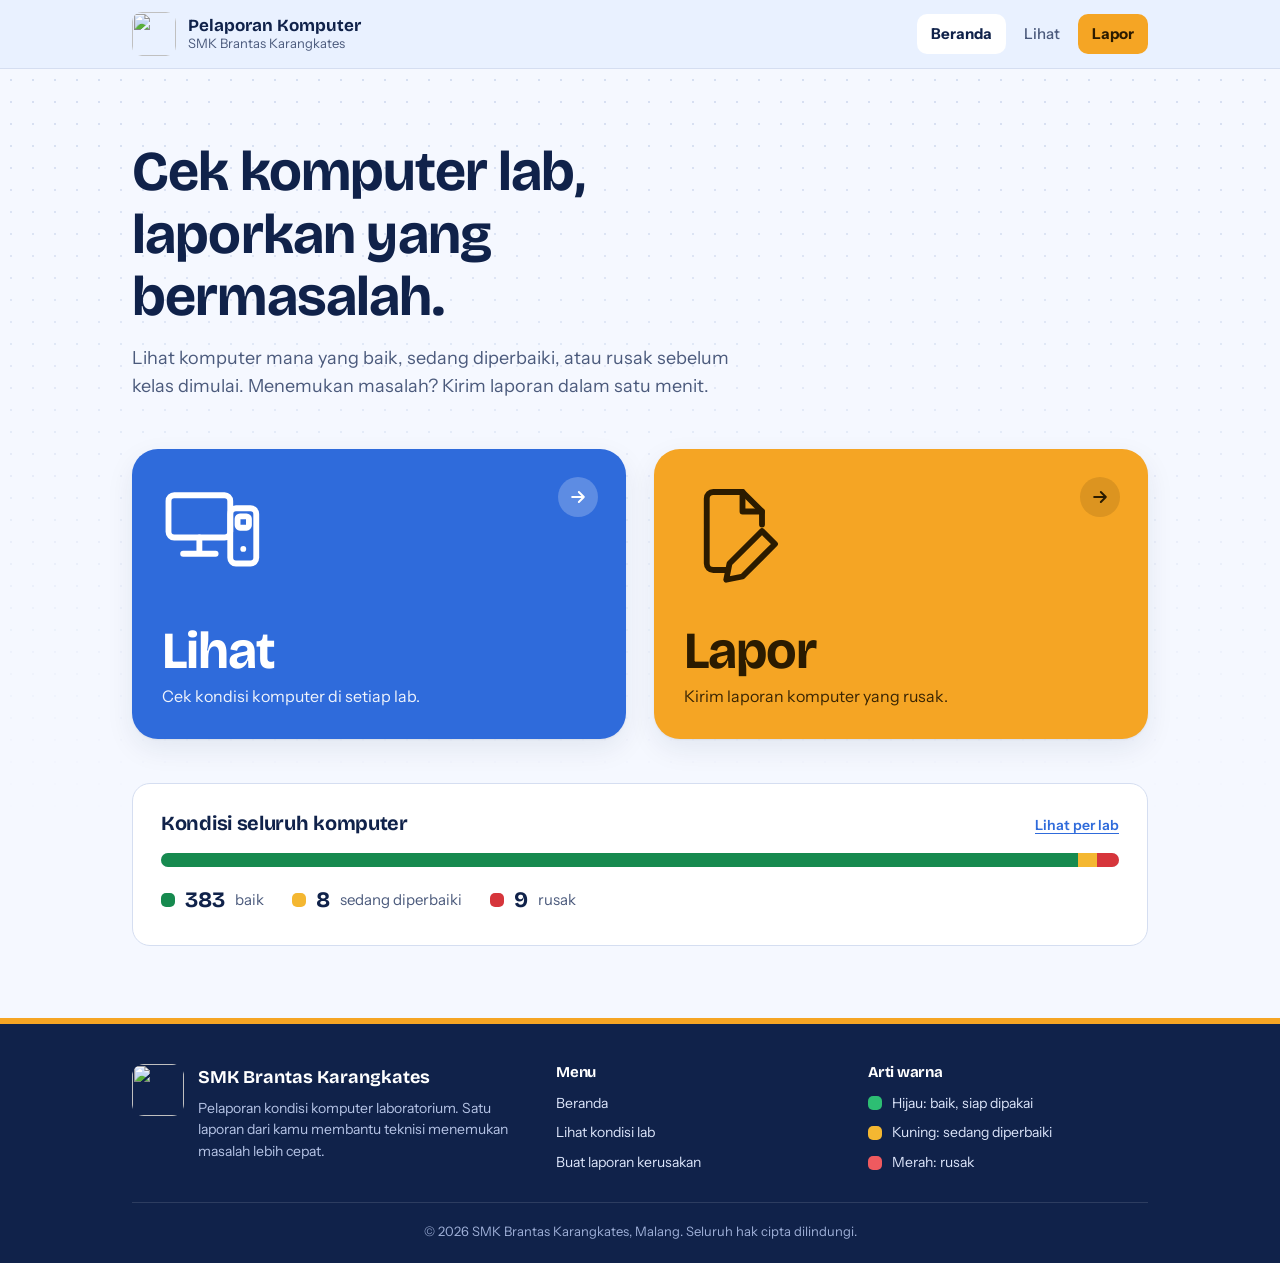
==== index.html @ ce2c28aa "Add files via upload" ====
<!DOCTYPE html>
<html lang="id">
<head>
    <meta charset="UTF-8">
    <meta name="viewport" content="width=device-width, initial-scale=1.0">
    <title>Pelaporan Komputer Lab | SMK Brantas Karangkates</title>
    <meta name="description" content="Lihat kondisi komputer di lab SMK Brantas Karangkates dan laporkan komputer yang bermasalah.">
    <link rel="icon" href="img/logo.png">
    <link rel="preconnect" href="https://fonts.googleapis.com">
    <link rel="preconnect" href="https://fonts.gstatic.com" crossorigin>
    <link href="https://fonts.googleapis.com/css2?family=Bricolage+Grotesque:opsz,wght@12..96,500..800&family=Instrument+Sans:wght@400..700&display=swap" rel="stylesheet">
    <link rel="stylesheet" href="style.css">
</head>
<body data-page="home">

    <div id="loading-screen">
        <img src="img/logo.png" alt="Logo SMK Brantas Karangkates" class="loading-logo">
        <div class="loading-spinner"></div>
        <p class="loading-text">Memuat halaman...</p>
    </div>

    <header class="site-header">
        <div class="wrap header-in">
            <a class="brand" href="index.html">
                <img src="img/logo.png" alt="" width="44" height="44">
                <span class="brand-text">
                    <strong>Pelaporan Komputer</strong>
                    <small>SMK Brantas Karangkates</small>
                </span>
            </a>
            <nav class="nav" aria-label="Menu utama">
                <a href="index.html" aria-current="page">Beranda</a>
                <a href="list.html">Lihat</a>
                <a href="form.html" class="nav-cta">Lapor</a>
            </nav>
        </div>
    </header>

    <main>
        <section class="hero">
            <div class="wrap">
                <h1>Cek komputer lab, laporkan yang bermasalah.</h1>
                <p class="hero-lead">Lihat komputer mana yang baik, sedang diperbaiki, atau rusak sebelum kelas dimulai. Menemukan masalah? Kirim laporan dalam satu menit.</p>

                <div class="menu-grid">
                    <a class="menu-card lihat" href="list.html">
                        <span class="menu-go"><svg viewBox="0 0 24 24" aria-hidden="true"><path d="M5 12h14M13 6l6 6-6 6"/></svg></span>
                        <span class="menu-icon"><svg viewBox="0 0 64 64" aria-hidden="true"><rect x="4" y="10" width="38" height="26" rx="3.5"/><path d="M23 36v9M13 46h20"/><rect x="42" y="18" width="16" height="34" rx="3.5"/><rect x="46.5" y="23" width="7" height="7" rx="1.5"/><path d="M50 43h.01"/></svg></span>
                        <div>
                            <h2>Lihat</h2>
                            <p>Cek kondisi komputer di setiap lab.</p>
                        </div>
                    </a>
                    <a class="menu-card lapor" href="form.html">
                        <span class="menu-go"><svg viewBox="0 0 24 24" aria-hidden="true"><path d="M5 12h14M13 6l6 6-6 6"/></svg></span>
                        <span class="menu-icon"><svg viewBox="0 0 64 64" aria-hidden="true"><path d="M26 56h-8a4 4 0 0 1-4-4V12a4 4 0 0 1 4-4h18l12 12v8"/><path d="M36 8v12h12"/><path d="M48 32l8 8-20 20-10 2 2-10z"/></svg></span>
                        <div>
                            <h2>Lapor</h2>
                            <p>Kirim laporan komputer yang rusak.</p>
                        </div>
                    </a>
                </div>

                <section class="summary" aria-labelledby="sumTitle">
                    <div class="summary-head">
                        <h2 id="sumTitle">Kondisi seluruh komputer</h2>
                        <a href="list.html">Lihat per lab</a>
                    </div>
                    <div id="summaryBar" class="bar" role="img" aria-label="Ringkasan kondisi komputer"></div>
                    <ul id="summaryLegend" class="summary-legend"></ul>
                </section>
            </div>
        </section>
    </main>

    <footer class="site-footer">
        <div class="wrap">
            <div class="footer-grid">
                <div class="f-brand">
                    <img src="img/logo.png" alt="" width="52" height="52">
                    <div>
                        <strong>SMK Brantas Karangkates</strong>
                        <p>Pelaporan kondisi komputer laboratorium. Satu laporan dari kamu membantu teknisi menemukan masalah lebih cepat.</p>
                    </div>
                </div>
                <div>
                    <h2>Menu</h2>
                    <ul>
                        <li><a href="index.html">Beranda</a></li>
                        <li><a href="list.html">Lihat kondisi lab</a></li>
                        <li><a href="form.html">Buat laporan kerusakan</a></li>
                    </ul>
                </div>
                <div>
                    <h2>Arti warna</h2>
                    <ul class="f-legend">
                        <li><span class="swatch baik"></span>Hijau: baik, siap dipakai</li>
                        <li><span class="swatch diperbaiki"></span>Kuning: sedang diperbaiki</li>
                        <li><span class="swatch rusak"></span>Merah: rusak</li>
                    </ul>
                </div>
            </div>
            <div class="f-bottom">&copy; <span id="year">2026</span> SMK Brantas Karangkates, Malang. Seluruh hak cipta dilindungi.</div>
        </div>
    </footer>
    <script src="data.js"></script>
    <script src="script.js" defer></script>
</body>
</html>
---- style.css ----
/* =====================================================================
   Pelaporan Komputer Lab — SMK Brantas Karangkates
   Tema: biru & oranye dari logo sekolah. Mengikuti mode terang/gelap perangkat.
   ===================================================================== */

:root {
    --bg: #F5F8FF;
    --surface: #FFFFFF;
    --tint: #E8F0FF;
    --ink: #10224A;
    --ink-2: #4B5A7C;
    --line: #D5DEF1;

    --brand: #2F6BDB;
    --brand-hover: #2459BD;
    --on-brand: #FFFFFF;
    --amber: #F5A524;
    --on-amber: #2B1B00;

    /* status komputer */
    --ok: #168A4F;        --on-ok: #FFFFFF;   --ok-soft: #E1F5E9;
    --warn: #F4B731;      --on-warn: #3A2900; --warn-soft: #FFF1CC;
    --bad: #D6353B;       --on-bad: #FFFFFF;  --bad-soft: #FDE6E7;

    --shadow: 0 1px 2px rgba(16, 34, 74, .06), 0 10px 28px rgba(16, 34, 74, .08);
    --radius: 18px;

    --font-head: 'Bricolage Grotesque', 'Segoe UI', system-ui, sans-serif;
    --font-body: 'Instrument Sans', 'Segoe UI', system-ui, -apple-system, Roboto, sans-serif;

    color-scheme: light dark;
}

@media (prefers-color-scheme: dark) {
    :root {
        --bg: #0B1226;
        --surface: #121B36;
        --tint: #1A2750;
        --ink: #EEF2FF;
        --ink-2: #A3B0D0;
        --line: #26345E;

        --brand: #6C98F5;
        --brand-hover: #8DB0FA;
        --on-brand: #0B1226;

        --ok: #2DBE73;   --on-ok: #04210F;   --ok-soft: #12301F;
        --warn: #F4B731; --on-warn: #3A2900; --warn-soft: #3A2E10;
        --bad: #EF5A5F;  --on-bad: #2B0507;  --bad-soft: #3D1619;

        --shadow: 0 1px 2px rgba(0, 0, 0, .3), 0 10px 28px rgba(0, 0, 0, .35);
    }
}

*, *::before, *::after { box-sizing: border-box; }
* { margin: 0; }

html { -webkit-text-size-adjust: 100%; }

body {
    min-height: 100vh;
    min-height: 100dvh;
    display: flex;
    flex-direction: column;
    background: var(--bg);
    color: var(--ink);
    font-family: var(--font-body);
    font-size: 16px;
    line-height: 1.55;
    -webkit-font-smoothing: antialiased;
}

main { flex: 1; }

img, svg { display: block; max-width: 100%; }
a { color: inherit; }
button { font: inherit; color: inherit; }

h1, h2, h3 {
    font-family: var(--font-head);
    line-height: 1.12;
    letter-spacing: -0.015em;
    font-weight: 700;
}

:focus-visible {
    outline: 3px solid var(--brand);
    outline-offset: 3px;
    border-radius: 8px;
}

.wrap {
    width: 100%;
    max-width: 1080px;
    margin-inline: auto;
    padding-inline: clamp(16px, 4vw, 32px);
}

.sr-only {
    position: absolute; width: 1px; height: 1px; overflow: hidden;
    clip: rect(0 0 0 0); white-space: nowrap;
}

/* ===== TOMBOL ===== */
.btn {
    display: inline-flex; align-items: center; justify-content: center; gap: 8px;
    padding: 12px 20px;
    border: 1.5px solid transparent;
    border-radius: 12px;
    background: var(--brand);
    color: var(--on-brand);
    font-weight: 600;
    font-size: 15px;
    text-decoration: none;
    cursor: pointer;
    transition: background-color .18s ease, transform .1s ease, border-color .18s ease;
}
.btn:hover { background: var(--brand-hover); }
.btn:active { transform: scale(.98); }
.btn svg { width: 18px; height: 18px; }

.btn-ghost {
    background: var(--surface);
    color: var(--ink);
    border-color: var(--line);
}
.btn-ghost:hover { background: var(--tint); }

.btn[disabled] { opacity: .6; cursor: wait; }

/* ===== HEADER ===== */
.site-header {
    position: sticky; top: 0; z-index: 50;
    background: color-mix(in srgb, var(--tint) 92%, transparent);
    -webkit-backdrop-filter: blur(10px);
    backdrop-filter: blur(10px);
    border-bottom: 1px solid var(--line);
}
.header-in {
    display: flex; align-items: center; justify-content: space-between;
    gap: 16px; min-height: 68px;
}
.brand { display: flex; align-items: center; gap: 12px; text-decoration: none; min-width: 0; }
.brand img { width: 44px; height: 44px; object-fit: contain; flex: none; border-radius: 10px; }
.brand-text { display: flex; flex-direction: column; line-height: 1.2; min-width: 0; }
.brand-text strong { font-family: var(--font-head); font-size: 17px; font-weight: 700; }
.brand-text small { font-size: 13px; color: var(--ink-2); }

.nav { display: flex; align-items: center; gap: 4px; }
.nav a {
    padding: 8px 14px;
    border-radius: 10px;
    text-decoration: none;
    font-size: 15px;
    font-weight: 500;
    color: var(--ink-2);
    transition: background-color .15s ease, color .15s ease;
}
.nav a:hover { background: var(--surface); color: var(--ink); }
.nav a[aria-current="page"] { color: var(--ink); font-weight: 700; background: var(--surface); }
.nav a.nav-cta { background: var(--amber); color: var(--on-amber); font-weight: 700; }
.nav a.nav-cta:hover { filter: brightness(1.05); }

@media (max-width: 560px) {
    .brand-text small { display: none; }
    .nav a { padding: 8px 10px; font-size: 14px; }
}
@media (max-width: 400px) {
    .nav a:first-child { display: none; }
}

/* ===== FOOTER ===== */
.site-footer {
    margin-top: 64px;
    background: var(--ink);
    color: #DCE5FA;
    border-top: 6px solid var(--amber);
}
@media (prefers-color-scheme: dark) {
    .site-footer { background: #070C1C; }
}
.footer-grid {
    display: grid;
    grid-template-columns: 1.4fr 1fr 1fr;
    gap: 32px;
    padding-block: 40px 28px;
}
.f-brand { display: flex; gap: 14px; align-items: flex-start; }
.f-brand img { width: 52px; height: 52px; object-fit: contain; flex: none; border-radius: 12px; }
.f-brand strong { display: block; font-family: var(--font-head); font-size: 18px; color: #fff; }
.f-brand p { font-size: 14px; margin-top: 6px; color: #B6C4E6; max-width: 38ch; }

.site-footer h2 { font-size: 15px; color: #fff; margin-bottom: 12px; }
.site-footer ul { list-style: none; padding: 0; display: grid; gap: 8px; font-size: 14px; }
.site-footer a { color: #DCE5FA; text-decoration: none; }
.site-footer a:hover { color: #fff; text-decoration: underline; text-underline-offset: 3px; }
.site-footer :focus-visible { outline-color: var(--amber); }

.f-legend li { display: flex; align-items: center; gap: 10px; }
.swatch { width: 14px; height: 14px; border-radius: 5px; flex: none; }
.swatch.baik { background: var(--ok); }
.swatch.diperbaiki { background: var(--warn); }
.swatch.rusak { background: var(--bad); }
.site-footer .swatch.baik { background: #2DBE73; }
.site-footer .swatch.rusak { background: #EF5A5F; }

.f-bottom {
    border-top: 1px solid rgba(255, 255, 255, .12);
    padding-block: 18px 22px;
    font-size: 13px;
    color: #9FB0D8;
    text-align: center;
}

@media (max-width: 760px) {
    .footer-grid { grid-template-columns: 1fr; gap: 28px; }
}

/* ===== LOADING SCREEN (hanya di beranda) ===== */
#loading-screen {
    position: fixed; inset: 0; z-index: 9999;
    display: flex; flex-direction: column; align-items: center; justify-content: center;
    background: var(--bg);
    transition: opacity .5s ease, visibility .5s ease;
}
#loading-screen.hidden { opacity: 0; visibility: hidden; }
.loading-logo { width: 104px; height: 104px; object-fit: contain; animation: pulse 1.4s ease-in-out infinite; }
.loading-spinner {
    margin-top: 26px; width: 34px; height: 34px;
    border: 4px solid var(--line); border-top-color: var(--brand);
    border-radius: 50%; animation: spin .8s linear infinite;
}
.loading-text { margin-top: 14px; font-size: 14px; color: var(--ink-2); }
@keyframes pulse { 0%, 100% { transform: scale(1); opacity: 1; } 50% { transform: scale(1.07); opacity: .75; } }
@keyframes spin { to { transform: rotate(360deg); } }

/* ===== BERANDA ===== */
.hero { position: relative; padding-block: clamp(36px, 7vw, 72px) 8px; overflow: hidden; }
.hero::before {
    content: ''; position: absolute; inset: 0; z-index: -1;
    background-image: radial-gradient(var(--line) 1.3px, transparent 1.5px);
    background-size: 22px 22px;
    -webkit-mask-image: linear-gradient(to bottom, #000 0%, transparent 85%);
    mask-image: linear-gradient(to bottom, #000 0%, transparent 85%);
}
.hero h1 { font-size: clamp(32px, 5.4vw, 56px); max-width: 17ch; }
.hero-lead { margin-top: 16px; max-width: 52ch; font-size: clamp(16px, 2vw, 18px); color: var(--ink-2); }

.menu-grid {
    display: grid; grid-template-columns: repeat(2, 1fr);
    gap: clamp(14px, 3vw, 28px);
    margin-top: clamp(28px, 5vw, 48px);
}
.menu-card {
    position: relative;
    display: flex; flex-direction: column; justify-content: space-between;
    min-height: clamp(190px, 28vw, 290px);
    padding: clamp(20px, 3vw, 30px);
    border-radius: 26px;
    text-decoration: none;
    box-shadow: var(--shadow);
    transition: transform .2s ease, box-shadow .2s ease;
}
.menu-card:hover { transform: translateY(-4px); box-shadow: 0 2px 4px rgba(16, 34, 74, .08), 0 18px 36px rgba(16, 34, 74, .16); }
.menu-card:active { transform: translateY(-1px); }
.menu-card.lihat { background: #2F6BDB; color: #fff; }
.menu-card.lapor { background: var(--amber); color: var(--on-amber); }
.menu-card:focus-visible { outline-color: var(--ink); outline-offset: 4px; border-radius: 26px; }
.menu-icon { width: clamp(64px, 9vw, 104px); height: clamp(64px, 9vw, 104px); }
.menu-icon * { fill: none; stroke: currentColor; stroke-width: 3.6; stroke-linecap: round; stroke-linejoin: round; }
.menu-card h2 { font-size: clamp(34px, 5vw, 52px); letter-spacing: -0.02em; }
.menu-card p { font-size: clamp(14px, 1.6vw, 16px); margin-top: 4px; opacity: .92; max-width: 28ch; }
.menu-go {
    position: absolute; top: clamp(18px, 3vw, 28px); right: clamp(18px, 3vw, 28px);
    width: 40px; height: 40px; border-radius: 50%;
    display: grid; place-items: center;
    background: rgba(255, 255, 255, .22);
    transition: transform .2s ease;
}
.menu-card.lapor .menu-go { background: rgba(43, 27, 0, .12); }
.menu-card:hover .menu-go { transform: translateX(3px); }
.menu-go svg { width: 20px; height: 20px; fill: none; stroke: currentColor; stroke-width: 2.4; stroke-linecap: round; stroke-linejoin: round; }

@media (max-width: 560px) {
    .menu-grid { gap: 12px; }
    .menu-card { min-height: 190px; border-radius: 22px; }
    .menu-card p { display: none; }
    .menu-go { width: 34px; height: 34px; }
}

/* ringkasan kondisi */
.summary {
    margin-top: clamp(28px, 4vw, 44px);
    padding: clamp(18px, 3vw, 28px);
    background: var(--surface);
    border: 1px solid var(--line);
    border-radius: var(--radius);
}
.summary-head { display: flex; flex-wrap: wrap; align-items: baseline; justify-content: space-between; gap: 6px 16px; }
.summary h2 { font-size: 20px; }
.summary-head a { font-size: 14px; font-weight: 600; color: var(--brand); text-underline-offset: 3px; }

.bar {
    display: flex; height: 14px; margin-top: 16px;
    border-radius: 99px; overflow: hidden; background: var(--line);
}
.bar span { display: block; height: 100%; }
.bar .baik { background: var(--ok); }
.bar .diperbaiki { background: var(--warn); }
.bar .rusak { background: var(--bad); }

.summary-legend { display: flex; flex-wrap: wrap; gap: 8px 28px; margin-top: 16px; list-style: none; padding: 0; }
.summary-legend li { display: flex; align-items: center; gap: 10px; font-size: 15px; color: var(--ink-2); }
.summary-legend strong { color: var(--ink); font-family: var(--font-head); font-size: 22px; font-weight: 700; }

/* ===== JUDUL HALAMAN DALAM ===== */
.page-head { padding-block: clamp(28px, 5vw, 52px) 8px; }
.page-head h1 { font-size: clamp(28px, 4.4vw, 42px); }
.page-head p { margin-top: 10px; color: var(--ink-2); max-width: 54ch; }

/* ===== DAFTAR LAB ===== */
.lab-list { list-style: none; padding: 0; display: grid; gap: 12px; margin-top: 28px; }
.lab-row {
    display: grid;
    grid-template-columns: auto 1fr auto auto;
    align-items: center; gap: 8px 18px;
    padding: 14px 18px;
    background: var(--surface);
    border: 1.5px solid var(--line);
    border-radius: 16px;
    text-decoration: none;
    transition: border-color .18s ease, background-color .18s ease, transform .18s ease;
}
.lab-row:hover { border-color: var(--brand); background: var(--tint); transform: translateX(3px); }
.lab-ico {
    width: 46px; height: 46px; border-radius: 13px;
    background: var(--brand); color: var(--on-brand);
    display: grid; place-items: center;
}
.lab-ico svg { width: 26px; height: 26px; fill: none; stroke: currentColor; stroke-width: 3.2; stroke-linecap: round; stroke-linejoin: round; }
.lab-name { font-family: var(--font-head); font-size: 22px; font-weight: 600; }
.lab-meta { display: flex; align-items: center; gap: 14px; }
.lab-meta .bar { width: 120px; height: 10px; margin: 0; }
.lab-flags { display: flex; gap: 12px; font-size: 14px; color: var(--ink-2); white-space: nowrap; min-width: 112px; }
.flag { display: inline-flex; align-items: center; gap: 6px; }
.flag i { width: 10px; height: 10px; border-radius: 3px; display: block; }
.flag.diperbaiki i { background: var(--warn); }
.flag.rusak i { background: var(--bad); }
.flag.baik i { background: var(--ok); }
.lab-chev { width: 22px; height: 22px; color: var(--ink-2); fill: none; stroke: currentColor; stroke-width: 2.4; stroke-linecap: round; stroke-linejoin: round; }

.hint-line { margin-top: 28px; color: var(--ink-2); font-size: 15px; }
.hint-line a { color: var(--brand); font-weight: 600; text-underline-offset: 3px; }

@media (max-width: 640px) {
    .lab-row { grid-template-columns: auto 1fr auto; padding: 12px 14px; }
    .lab-meta { grid-column: 2 / 3; grid-row: 2; flex-direction: column; align-items: flex-start; gap: 6px; }
    .lab-meta .bar { width: 100%; max-width: 180px; }
    .lab-name { font-size: 20px; }
    .lab-ico { grid-row: 1 / 3; }
    .lab-chev { grid-row: 1 / 3; grid-column: 3; }
}

/* ===== HALAMAN LAB ===== */
.lab-layout {
    display: grid;
    grid-template-columns: 250px 1fr;
    gap: clamp(20px, 4vw, 44px);
    padding-top: clamp(20px, 4vw, 40px);
    align-items: start;
}
.lab-side { position: sticky; top: 92px; display: grid; gap: 20px; }
.lab-side h1 { font-size: clamp(34px, 5vw, 48px); }
.lab-count { color: var(--ink-2); margin-top: 4px; }

.filters { display: grid; gap: 8px; }
.filters-title { font-size: 14px; font-weight: 600; color: var(--ink-2); }
.filter {
    display: flex; align-items: center; gap: 12px;
    width: 100%; padding: 10px 14px;
    background: var(--surface);
    border: 1.5px solid var(--line);
    border-radius: 12px;
    text-align: left; cursor: pointer;
    transition: border-color .15s ease, background-color .15s ease;
}
.filter:hover { border-color: var(--brand); }
.filter[aria-pressed="true"] { border-color: var(--brand); background: var(--tint); }
.filter .swatch { width: 18px; height: 18px; border-radius: 6px; }
.filter .f-label { flex: 1; font-size: 15px; font-weight: 500; }
.filter .f-num { font-family: var(--font-head); font-weight: 700; font-size: 18px; }
.filter-hint { font-size: 13px; color: var(--ink-2); }

.lab-switch { display: flex; gap: 8px; }
.lab-switch .btn { flex: 1; padding: 10px 12px; font-size: 14px; }
.lab-switch .btn[aria-disabled="true"] { opacity: .4; pointer-events: none; }

.room {
    background: var(--surface);
    border: 1px solid var(--line);
    border-radius: 28px;
    padding: clamp(18px, 4vw, 44px) clamp(14px, 3vw, 40px);
    display: flex; justify-content: center;
    box-shadow: var(--shadow);
    overflow-x: auto;
}
.plan {
    --seat: clamp(38px, 8.4vw, 62px);
    --gap: clamp(6px, 1.3vw, 12px);
    display: flex;
    gap: clamp(14px, 4.5vw, 52px);
}
.block {
    display: grid;
    grid-template-columns: repeat(var(--cols), var(--seat));
    grid-auto-rows: var(--seat);
    gap: var(--gap);
}

.seat {
    position: relative;
    width: var(--seat); height: var(--seat);
    display: grid; place-items: center;
    border: 0; border-radius: 14px;
    font-family: var(--font-head);
    font-size: clamp(15px, 2.4vw, 20px);
    font-weight: 600;
    cursor: pointer;
    transition: transform .15s ease, box-shadow .15s ease, opacity .2s ease;
    box-shadow: inset 0 -4px 0 rgba(0, 0, 0, .14);
}
.seat[data-status="baik"] { background: var(--ok); color: var(--on-ok); }
.seat[data-status="diperbaiki"] { background: var(--warn); color: var(--on-warn); }
.seat[data-status="rusak"] { background: var(--bad); color: var(--on-bad); }
.seat:hover { transform: translateY(-3px) scale(1.06); box-shadow: inset 0 -4px 0 rgba(0, 0, 0, .14), 0 8px 16px rgba(16, 34, 74, .22); }
.seat:active { transform: scale(.95); }
.seat.dim { opacity: .18; }

.seat-mark {
    position: absolute; top: -6px; right: -6px;
    width: 20px; height: 20px; border-radius: 50%;
    display: grid; place-items: center;
    background: var(--surface); color: var(--ink);
    box-shadow: 0 0 0 2px currentColor;
}
.seat[data-status="diperbaiki"] .seat-mark { color: #8A6100; }
.seat[data-status="rusak"] .seat-mark { color: var(--bad); }
@media (prefers-color-scheme: dark) { .seat[data-status="diperbaiki"] .seat-mark { color: var(--warn); } }
.seat-mark svg { width: 12px; height: 12px; fill: none; stroke: currentColor; stroke-width: 3; stroke-linecap: round; stroke-linejoin: round; }

/* animasi masuk: satu momen saat denah dibuka */
.plan.enter .seat { animation: seatIn .4s cubic-bezier(.2, .8, .3, 1) both; animation-delay: calc(var(--i) * 11ms); }
@keyframes seatIn { from { opacity: 0; transform: translateY(10px) scale(.8); } to { opacity: 1; transform: none; } }

@media (max-width: 820px) {
    .lab-layout { grid-template-columns: 1fr; }
    .lab-side { position: static; gap: 14px; }
    .lab-switch { display: none; }
    .filters { grid-template-columns: repeat(3, 1fr); gap: 8px; }
    .filters-title { grid-column: 1 / -1; }
    .filter { flex-direction: column; align-items: flex-start; gap: 4px; padding: 10px 12px; position: relative; }
    .filter .swatch { position: absolute; top: 12px; right: 12px; width: 14px; height: 14px; }
    .filter .f-num { order: 1; font-size: 22px; line-height: 1; }
    .filter .f-label { order: 2; font-size: 13px; line-height: 1.25; }
}
@media (max-width: 480px) {
    .seat { border-radius: 11px; }
    .seat-mark { width: 17px; height: 17px; top: -5px; right: -5px; }
    .seat-mark svg { width: 10px; height: 10px; }
}

/* ===== POP UP KOMPUTER ===== */
.pc-dialog {
    border: 0; padding: 0; background: transparent; color: inherit;
    width: min(520px, calc(100vw - 28px));
    max-width: none; max-height: calc(100dvh - 28px);
    margin: auto;
    overflow: visible;
}
.pc-dialog::backdrop { background: rgba(8, 16, 40, .55); -webkit-backdrop-filter: blur(3px); backdrop-filter: blur(3px); }
.pc-dialog[open] .pc-card { animation: popIn .24s cubic-bezier(.2, .9, .3, 1.2); }
@keyframes popIn { from { opacity: 0; transform: translateY(14px) scale(.94); } to { opacity: 1; transform: none; } }

.pc-card {
    position: relative;
    background: var(--surface);
    border-radius: 26px;
    padding: 36px clamp(20px, 5vw, 32px) 24px;
    box-shadow: 0 24px 60px rgba(0, 0, 0, .35);
    overflow: hidden;
    --accent: var(--ok);
}
.pc-card::before { content: ''; position: absolute; inset: 0 0 auto 0; height: 8px; background: var(--accent); }
.pc-card[data-status="diperbaiki"] { --accent: var(--warn); }
.pc-card[data-status="rusak"] { --accent: var(--bad); }

.pc-close {
    position: absolute; top: 14px; right: 14px;
    width: 40px; height: 40px; border-radius: 50%;
    border: 0; background: var(--tint); cursor: pointer;
    display: grid; place-items: center;
    transition: background-color .15s ease;
}
.pc-close:hover { background: var(--line); }
.pc-close svg { width: 18px; height: 18px; fill: none; stroke: currentColor; stroke-width: 2.6; stroke-linecap: round; }

.pc-title { display: flex; align-items: center; gap: 12px; font-size: clamp(28px, 6vw, 36px); padding-right: 48px; }
.pc-dot { width: 16px; height: 16px; border-radius: 50%; background: var(--ok); flex: none; }
.pc-card[data-status="diperbaiki"] .pc-dot { background: var(--warn); }
.pc-card[data-status="rusak"] .pc-dot { background: var(--bad); }
.pc-sub { color: var(--ink-2); font-size: 14px; margin-top: 2px; }

.pc-field { margin-top: 20px; }
.pc-field dt { font-size: 13px; font-weight: 600; color: var(--ink-2); margin-bottom: 6px; }
.pc-status {
    display: inline-flex; align-items: center; gap: 8px;
    padding: 6px 16px; border-radius: 99px;
    font-family: var(--font-head); font-size: 22px; font-weight: 700;
    background: var(--ok-soft); color: var(--ink);
}
.pc-status::before { content: ''; width: 12px; height: 12px; border-radius: 50%; background: var(--ok); }
.pc-card[data-status="diperbaiki"] .pc-status { background: var(--warn-soft); }
.pc-card[data-status="diperbaiki"] .pc-status::before { background: var(--warn); }
.pc-card[data-status="rusak"] .pc-status { background: var(--bad-soft); }
.pc-card[data-status="rusak"] .pc-status::before { background: var(--bad); }
.pc-note { font-size: 16px; max-width: 46ch; }

.pc-actions { display: flex; align-items: center; gap: 10px; margin-top: 26px; flex-wrap: wrap; }
.pc-actions .btn { flex: 1 1 auto; }
.pc-step {
    width: 46px; height: 46px; flex: none; padding: 0;
    border-radius: 12px; border: 1.5px solid var(--line); background: var(--surface);
    display: grid; place-items: center; cursor: pointer;
    transition: background-color .15s ease;
}
.pc-step:hover:not([disabled]) { background: var(--tint); }
.pc-step[disabled] { opacity: .35; cursor: default; }
.pc-step svg { width: 20px; height: 20px; fill: none; stroke: currentColor; stroke-width: 2.6; stroke-linecap: round; stroke-linejoin: round; }

/* ===== FORM LAPORAN ===== */
.form-wrap { max-width: 680px; padding-top: clamp(24px, 4vw, 44px); }
.back-link {
    display: inline-flex; align-items: center; gap: 6px;
    font-size: 15px; font-weight: 600; color: var(--ink-2); text-decoration: none;
    margin-bottom: 18px;
}
.back-link:hover { color: var(--ink); }
.back-link svg { width: 18px; height: 18px; fill: none; stroke: currentColor; stroke-width: 2.4; stroke-linecap: round; stroke-linejoin: round; }

.card {
    background: var(--surface);
    border: 1px solid var(--line);
    border-radius: 24px;
    padding: clamp(22px, 4vw, 40px);
    box-shadow: var(--shadow);
}
.card-header { margin-bottom: 26px; }
.card-header h1 { font-size: clamp(26px, 4.4vw, 34px); }
.card-header p { margin-top: 8px; color: var(--ink-2); }

.form-group { margin-bottom: 20px; }
.form-group > label, .form-group > .label, fieldset legend {
    display: block; font-size: 15px; font-weight: 600; margin-bottom: 8px; padding: 0;
}
fieldset { border: 0; padding: 0; min-width: 0; }
.opt { font-weight: 400; color: var(--ink-2); }

.form-group input[type="text"],
.form-group input[type="number"],
.form-group select,
.form-group textarea {
    width: 100%;
    padding: 13px 14px;
    font: inherit; font-size: 16px;
    color: var(--ink);
    background: var(--bg);
    border: 1.5px solid var(--line);
    border-radius: 12px;
    transition: border-color .18s ease, box-shadow .18s ease, background-color .18s ease;
    -webkit-appearance: none; appearance: none;
}
.form-group input::placeholder, .form-group textarea::placeholder { color: color-mix(in srgb, var(--ink-2) 70%, transparent); }
.form-group input:focus, .form-group select:focus, .form-group textarea:focus {
    outline: none; border-color: var(--brand); background: var(--surface);
    box-shadow: 0 0 0 4px color-mix(in srgb, var(--brand) 22%, transparent);
}
.form-group select {
    padding-right: 40px; cursor: pointer;
    background-image: url("data:image/svg+xml,%3Csvg xmlns='http://www.w3.org/2000/svg' width='14' height='9' viewBox='0 0 14 9'%3E%3Cpath d='M1 1.5 7 7.5 13 1.5' fill='none' stroke='%236e7a99' stroke-width='2' stroke-linecap='round' stroke-linejoin='round'/%3E%3C/svg%3E");
    background-repeat: no-repeat; background-position: right 14px center;
}
.form-group textarea { resize: vertical; min-height: 110px; }

.row-2 { display: grid; grid-template-columns: 1fr 1fr; gap: 16px; }
@media (max-width: 520px) { .row-2 { grid-template-columns: 1fr; gap: 0; } }

/* pilihan tingkat kerusakan */
.choice-row { display: grid; grid-template-columns: repeat(3, 1fr); gap: 10px; }
.choice input { position: absolute; opacity: 0; pointer-events: none; }
.choice span {
    display: flex; flex-direction: column; gap: 2px;
    height: 100%; padding: 12px 14px;
    border: 1.5px solid var(--line); border-radius: 12px; background: var(--bg);
    cursor: pointer;
    transition: border-color .15s ease, background-color .15s ease;
}
.choice b { font-size: 16px; display: flex; align-items: center; gap: 8px; }
.choice b::before { content: ''; width: 10px; height: 10px; border-radius: 50%; }
.choice.ringan b::before { background: var(--ok); }
.choice.sedang b::before { background: var(--warn); }
.choice.parah b::before { background: var(--bad); }
.choice small { font-size: 13px; color: var(--ink-2); line-height: 1.35; }
.choice span:hover { border-color: var(--brand); }
.choice input:checked + span { border-color: var(--brand); background: var(--tint); box-shadow: 0 0 0 3px color-mix(in srgb, var(--brand) 22%, transparent); }
.choice input:focus-visible + span { outline: 3px solid var(--brand); outline-offset: 2px; }
@media (max-width: 520px) { .choice-row { grid-template-columns: 1fr; } }

.pc-hint {
    display: none; align-items: center; gap: 10px;
    margin-top: -4px; margin-bottom: 20px; padding: 10px 14px;
    border-radius: 12px; font-size: 14px; background: var(--tint);
}
.pc-hint.show { display: flex; }
.pc-hint i { width: 12px; height: 12px; border-radius: 50%; flex: none; background: var(--ok); }
.pc-hint[data-status="diperbaiki"] i { background: var(--warn); }
.pc-hint[data-status="rusak"] i { background: var(--bad); }

.form-error {
    display: none; margin-bottom: 16px; padding: 12px 14px;
    border-radius: 12px; background: var(--bad-soft); font-size: 14px;
    border: 1.5px solid var(--bad);
}
.form-error.show { display: block; }

.btn-submit { width: 100%; padding: 15px; font-size: 17px; border-radius: 14px; }

/* halaman berhasil */
.success { text-align: center; padding: clamp(28px, 6vw, 52px) clamp(20px, 5vw, 40px); }
.success-icon {
    width: 84px; height: 84px; border-radius: 50%;
    background: var(--ok); margin: 0 auto 22px;
    display: grid; place-items: center;
    animation: popCheck .5s cubic-bezier(.68, -.55, .27, 1.55);
}
@keyframes popCheck { from { transform: scale(0); } to { transform: scale(1); } }
.success-icon svg { width: 42px; height: 42px; fill: none; stroke: var(--on-ok); stroke-width: 3.2; stroke-linecap: round; stroke-linejoin: round; }
.success h2 { font-size: clamp(24px, 4vw, 30px); }
.success > p { margin-top: 10px; color: var(--ink-2); max-width: 44ch; margin-inline: auto; }
.receipt {
    margin: 24px auto 0; max-width: 360px; text-align: left;
    background: var(--bg); border: 1px dashed var(--line); border-radius: 14px;
    padding: 14px 18px; display: grid; gap: 6px; font-size: 15px;
}
.receipt div { display: flex; justify-content: space-between; gap: 16px; }
.receipt dt { color: var(--ink-2); }
.receipt dd { font-weight: 600; text-align: right; }
.success-actions { display: flex; flex-wrap: wrap; gap: 10px; justify-content: center; margin-top: 26px; }

/* ===== GERAK DIKURANGI ===== */
@media (prefers-reduced-motion: reduce) {
    *, *::before, *::after { animation-duration: .01ms !important; animation-iteration-count: 1 !important; animation-delay: 0ms !important; transition-duration: .01ms !important; }
}
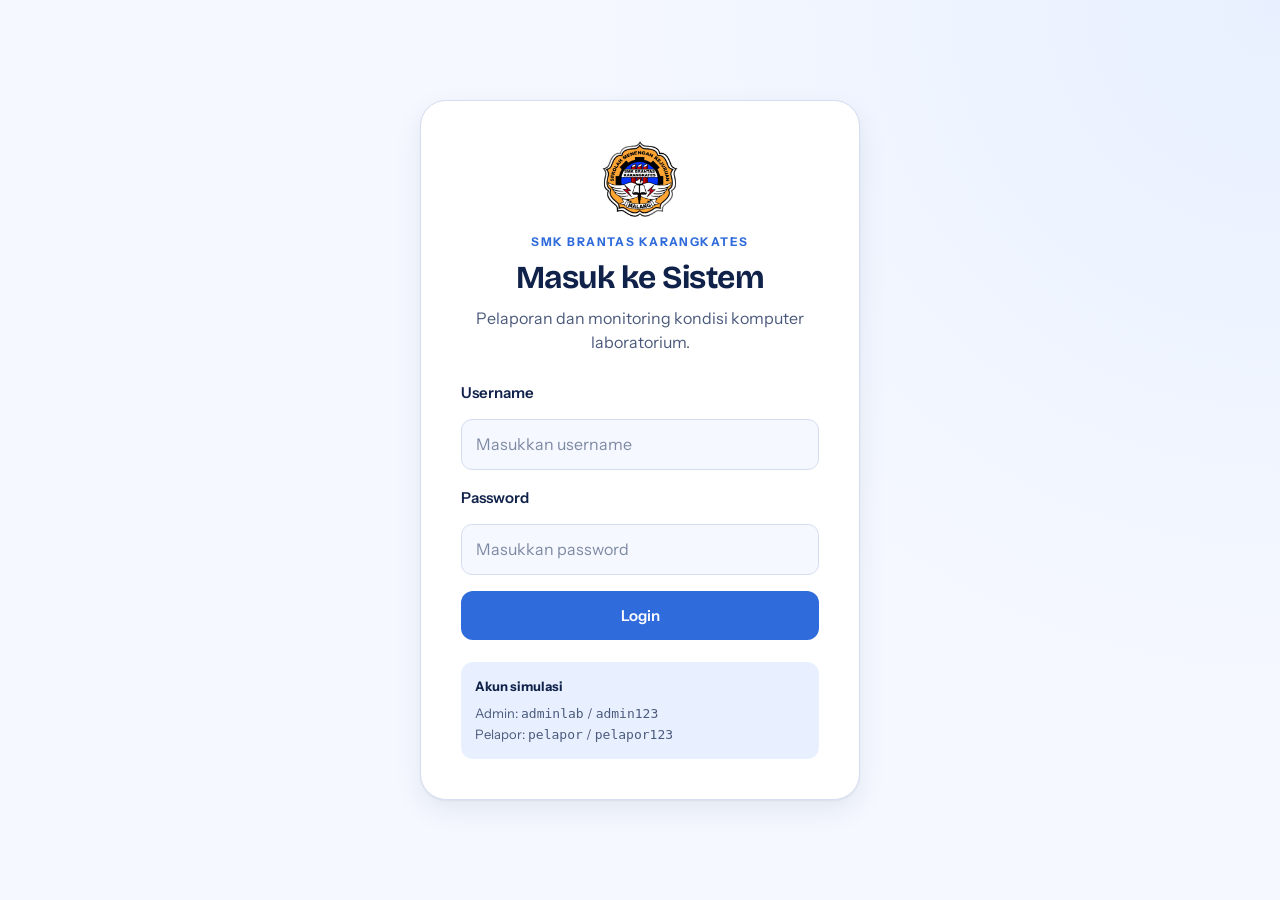
==== commit aeff2c6c: "Add files via upload" ====
--- a/index.html
+++ b/index.html
@@ -5,7 +5,7 @@
     <meta name="viewport" content="width=device-width, initial-scale=1.0">
     <title>Pelaporan Komputer Lab | SMK Brantas Karangkates</title>
     <meta name="description" content="Lihat kondisi komputer di lab SMK Brantas Karangkates dan laporkan komputer yang bermasalah.">
-    <link rel="icon" href="img/logo.png">
+    <link rel="icon" href="img/logo1.png">
     <link rel="preconnect" href="https://fonts.googleapis.com">
     <link rel="preconnect" href="https://fonts.gstatic.com" crossorigin>
     <link href="https://fonts.googleapis.com/css2?family=Bricolage+Grotesque:opsz,wght@12..96,500..800&family=Instrument+Sans:wght@400..700&display=swap" rel="stylesheet">
@@ -14,7 +14,7 @@
 <body data-page="home">
 
     <div id="loading-screen">
-        <img src="img/logo.png" alt="Logo SMK Brantas Karangkates" class="loading-logo">
+        <img src="img/logo1.png" alt="Logo SMK Brantas Karangkates" class="loading-logo">
         <div class="loading-spinner"></div>
         <p class="loading-text">Memuat halaman...</p>
     </div>
@@ -22,7 +22,7 @@
     <header class="site-header">
         <div class="wrap header-in">
             <a class="brand" href="index.html">
-                <img src="img/logo.png" alt="" width="44" height="44">
+                <img src="img/logo1.png" alt="" width="44" height="44">
                 <span class="brand-text">
                     <strong>Pelaporan Komputer</strong>
                     <small>SMK Brantas Karangkates</small>
@@ -77,7 +77,7 @@
         <div class="wrap">
             <div class="footer-grid">
                 <div class="f-brand">
-                    <img src="img/logo.png" alt="" width="52" height="52">
+                    <img src="img/logo1.png" alt="" width="52" height="52">
                     <div>
                         <strong>SMK Brantas Karangkates</strong>
                         <p>Pelaporan kondisi komputer laboratorium. Satu laporan dari kamu membantu teknisi menemukan masalah lebih cepat.</p>
--- a/style.css
+++ b/style.css
@@ -146,7 +146,7 @@
 .brand-text strong { font-family: var(--font-head); font-size: 17px; font-weight: 700; }
 .brand-text small { font-size: 13px; color: var(--ink-2); }
 
-.nav { display: flex; align-items: center; gap: 4px; }
+.nav { display: flex; align-items: center; gap: 4px; margin-left: auto; }
 .nav a {
     padding: 8px 14px;
     border-radius: 10px;
@@ -660,3 +660,36 @@
 @media (prefers-reduced-motion: reduce) {
     *, *::before, *::after { animation-duration: .01ms !important; animation-iteration-count: 1 !important; animation-delay: 0ms !important; transition-duration: .01ms !important; }
 }
+
+
+/* ===== LOGIN & DASHBOARD ADMIN (SIMULASI) ===== */
+.auth-wrap{flex:1;display:grid;place-items:center;padding:36px 16px;background:radial-gradient(circle at top right,var(--tint),transparent 45%)}
+.auth-card{width:min(100%,440px);padding:clamp(24px,5vw,40px);background:var(--surface);border:1px solid var(--line);border-radius:26px;box-shadow:var(--shadow)}
+.auth-logo{width:76px;height:76px;object-fit:contain;margin:0 auto 16px}
+.auth-card .eyebrow,.eyebrow{font-size:12px;letter-spacing:.12em;font-weight:800;color:var(--brand);text-align:center}
+.auth-card h1{text-align:center;font-size:32px;margin-top:8px}
+.auth-desc{text-align:center;color:var(--ink-2);margin:10px 0 26px}
+.auth-card .form-group{display:grid;gap:7px;margin-bottom:16px}
+.auth-card input,.admin-section select{width:100%;padding:12px 14px;border:1.5px solid var(--line);border-radius:11px;background:var(--bg);color:var(--ink);font:inherit}
+.demo-account{margin-top:22px;padding:14px;background:var(--tint);border-radius:12px;font-size:13px;color:var(--ink-2)}
+.demo-account strong{display:block;color:var(--ink);margin-bottom:6px}
+.nav-logout{margin-left:8px;border:1px solid var(--line);background:var(--surface);border-radius:9px;padding:8px 12px;cursor:pointer;font-weight:600}
+.admin-wrap{padding-bottom:40px}
+.admin-section{margin:24px 0;padding:clamp(18px,3vw,28px);background:var(--surface);border:1px solid var(--line);border-radius:20px;box-shadow:var(--shadow)}
+.admin-section h2{font-size:22px}
+.admin-section-head{display:flex;justify-content:space-between;align-items:center;gap:16px;flex-wrap:wrap}
+.admin-section-head p{color:var(--ink-2);font-size:14px;margin-top:5px}
+.admin-section select{width:auto;min-width:140px}
+.admin-summary{margin:18px 0;color:var(--ink-2);font-weight:600}
+.admin-computer-grid{display:grid;grid-template-columns:repeat(auto-fill,minmax(150px,1fr));gap:10px}
+.admin-pc{padding:13px;border:1px solid var(--line);border-radius:13px;display:grid;gap:8px}
+.admin-pc strong{font-family:var(--font-head)}
+.admin-status{font-size:12px;font-weight:700}
+.status-baik{color:var(--ok)}.status-diperbaiki{color:#A87500}.status-rusak{color:var(--bad)}
+.admin-pc .btn{font-size:12px;padding:8px 10px}
+.table-scroll{overflow-x:auto;margin-top:18px}
+.admin-table{width:100%;border-collapse:collapse;font-size:13px;min-width:760px}
+.admin-table th,.admin-table td{padding:12px;text-align:left;border-bottom:1px solid var(--line);vertical-align:top}
+.admin-table th{background:var(--tint);font-weight:700}
+.admin-table select{max-width:130px;padding:7px;border:1px solid var(--line);border-radius:8px;background:var(--bg);color:var(--ink)}
+@media(max-width:600px){.admin-section-head{align-items:stretch}.admin-section select{width:100%}}
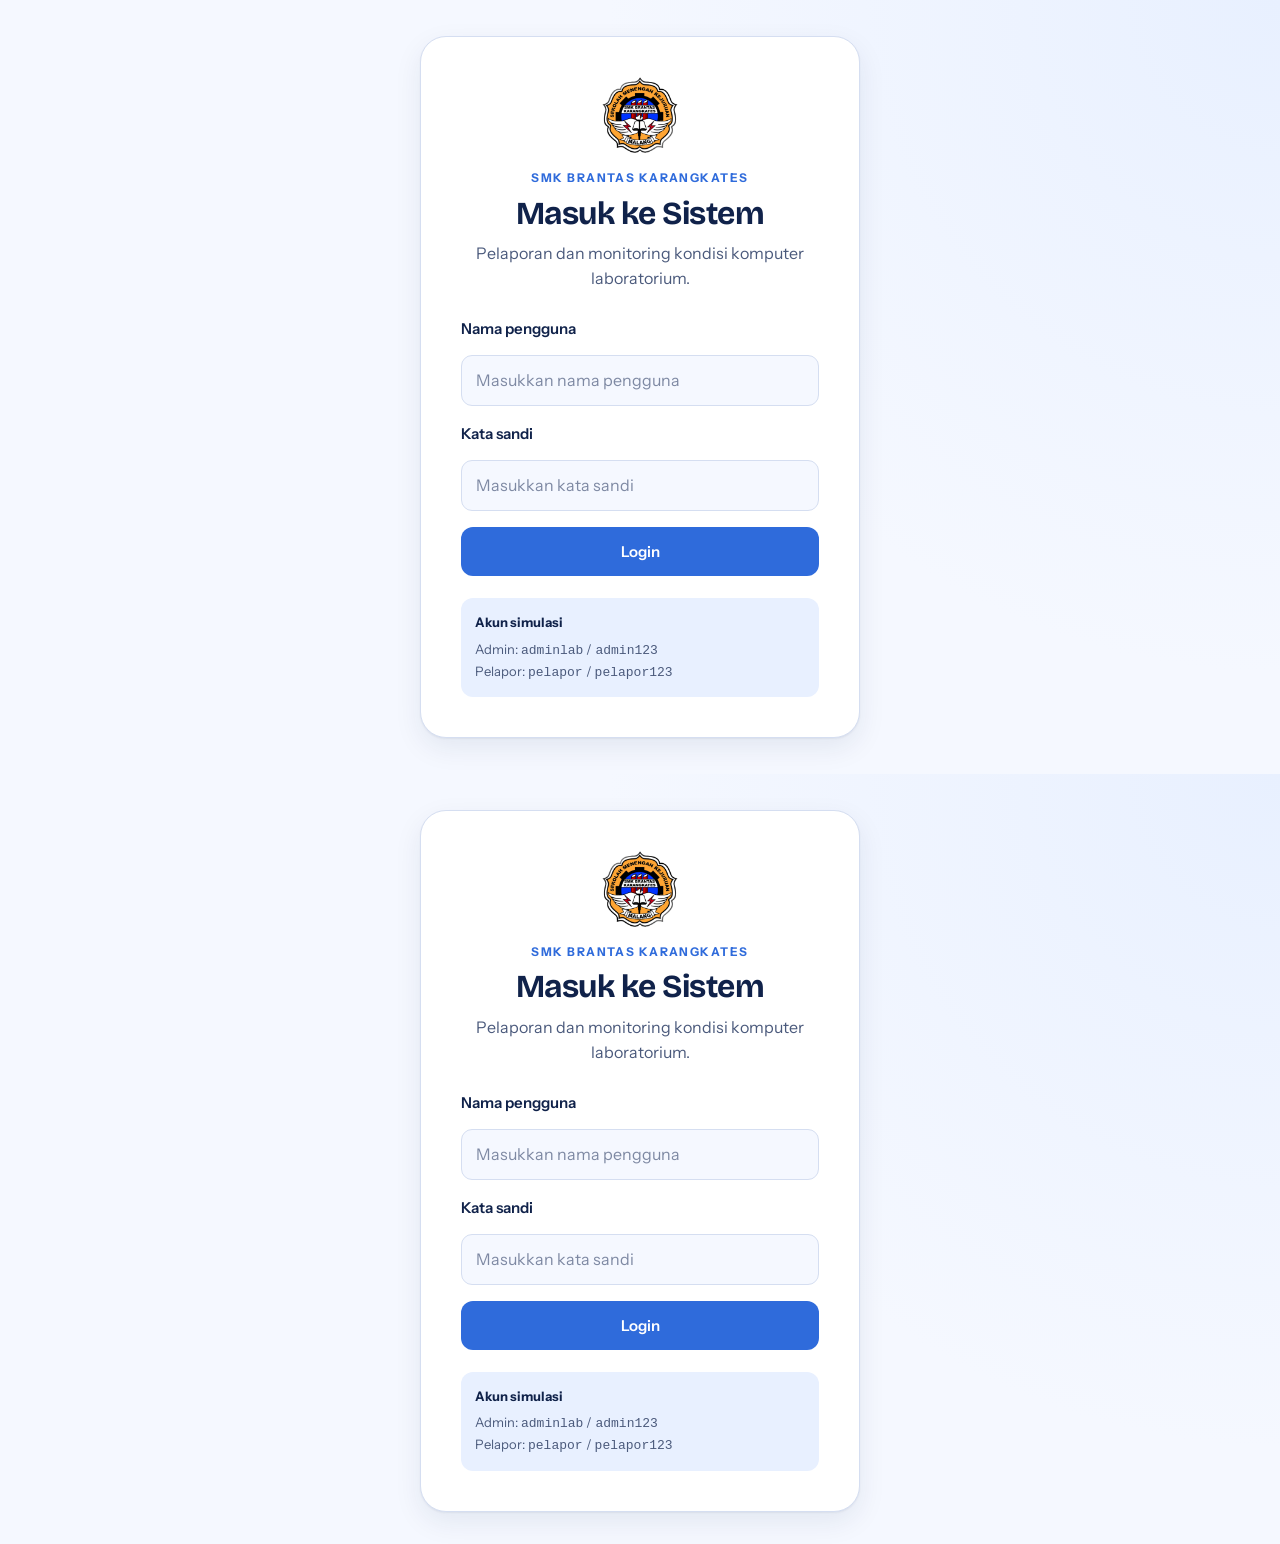
==== commit 13157c03: "Refactor index.html for login and main page" ====
--- a/index.html
+++ b/index.html
@@ -1,109 +1,45 @@
 <!DOCTYPE html>
-<html lang="id">
-<head>
-    <meta charset="UTF-8">
-    <meta name="viewport" content="width=device-width, initial-scale=1.0">
-    <title>Pelaporan Komputer Lab | SMK Brantas Karangkates</title>
-    <meta name="description" content="Lihat kondisi komputer di lab SMK Brantas Karangkates dan laporkan komputer yang bermasalah.">
-    <link rel="icon" href="img/logo1.png">
-    <link rel="preconnect" href="https://fonts.googleapis.com">
-    <link rel="preconnect" href="https://fonts.gstatic.com" crossorigin>
-    <link href="https://fonts.googleapis.com/css2?family=Bricolage+Grotesque:opsz,wght@12..96,500..800&family=Instrument+Sans:wght@400..700&display=swap" rel="stylesheet">
-    <link rel="stylesheet" href="style.css">
-</head>
-<body data-page="home">
-
-    <div id="loading-screen">
-        <img src="img/logo1.png" alt="Logo SMK Brantas Karangkates" class="loading-logo">
-        <div class="loading-spinner"></div>
-        <p class="loading-text">Memuat halaman...</p>
-    </div>
-
-    <header class="site-header">
-        <div class="wrap header-in">
-            <a class="brand" href="index.html">
-                <img src="img/logo1.png" alt="" width="44" height="44">
-                <span class="brand-text">
-                    <strong>Pelaporan Komputer</strong>
-                    <small>SMK Brantas Karangkates</small>
-                </span>
-            </a>
-            <nav class="nav" aria-label="Menu utama">
-                <a href="index.html" aria-current="page">Beranda</a>
-                <a href="list.html">Lihat</a>
-                <a href="form.html" class="nav-cta">Lapor</a>
-            </nav>
-        </div>
-    </header>
-
-    <main>
-        <section class="hero">
-            <div class="wrap">
-                <h1>Cek komputer lab, laporkan yang bermasalah.</h1>
-                <p class="hero-lead">Lihat komputer mana yang baik, sedang diperbaiki, atau rusak sebelum kelas dimulai. Menemukan masalah? Kirim laporan dalam satu menit.</p>
-
-                <div class="menu-grid">
-                    <a class="menu-card lihat" href="list.html">
-                        <span class="menu-go"><svg viewBox="0 0 24 24" aria-hidden="true"><path d="M5 12h14M13 6l6 6-6 6"/></svg></span>
-                        <span class="menu-icon"><svg viewBox="0 0 64 64" aria-hidden="true"><rect x="4" y="10" width="38" height="26" rx="3.5"/><path d="M23 36v9M13 46h20"/><rect x="42" y="18" width="16" height="34" rx="3.5"/><rect x="46.5" y="23" width="7" height="7" rx="1.5"/><path d="M50 43h.01"/></svg></span>
-                        <div>
-                            <h2>Lihat</h2>
-                            <p>Cek kondisi komputer di setiap lab.</p>
-                        </div>
-                    </a>
-                    <a class="menu-card lapor" href="form.html">
-                        <span class="menu-go"><svg viewBox="0 0 24 24" aria-hidden="true"><path d="M5 12h14M13 6l6 6-6 6"/></svg></span>
-                        <span class="menu-icon"><svg viewBox="0 0 64 64" aria-hidden="true"><path d="M26 56h-8a4 4 0 0 1-4-4V12a4 4 0 0 1 4-4h18l12 12v8"/><path d="M36 8v12h12"/><path d="M48 32l8 8-20 20-10 2 2-10z"/></svg></span>
-                        <div>
-                            <h2>Lapor</h2>
-                            <p>Kirim laporan komputer yang rusak.</p>
-                        </div>
-                    </a>
-                </div>
-
-                <section class="summary" aria-labelledby="sumTitle">
-                    <div class="summary-head">
-                        <h2 id="sumTitle">Kondisi seluruh komputer</h2>
-                        <a href="list.html">Lihat per lab</a>
-                    </div>
-                    <div id="summaryBar" class="bar" role="img" aria-label="Ringkasan kondisi komputer"></div>
-                    <ul id="summaryLegend" class="summary-legend"></ul>
-                </section>
-            </div>
-        </section>
-    </main>
-
-    <footer class="site-footer">
-        <div class="wrap">
-            <div class="footer-grid">
-                <div class="f-brand">
-                    <img src="img/logo1.png" alt="" width="52" height="52">
-                    <div>
-                        <strong>SMK Brantas Karangkates</strong>
-                        <p>Pelaporan kondisi komputer laboratorium. Satu laporan dari kamu membantu teknisi menemukan masalah lebih cepat.</p>
-                    </div>
-                </div>
-                <div>
-                    <h2>Menu</h2>
-                    <ul>
-                        <li><a href="index.html">Beranda</a></li>
-                        <li><a href="list.html">Lihat kondisi lab</a></li>
-                        <li><a href="form.html">Buat laporan kerusakan</a></li>
-                    </ul>
-                </div>
-                <div>
-                    <h2>Arti warna</h2>
-                    <ul class="f-legend">
-                        <li><span class="swatch baik"></span>Hijau: baik, siap dipakai</li>
-                        <li><span class="swatch diperbaiki"></span>Kuning: sedang diperbaiki</li>
-                        <li><span class="swatch rusak"></span>Merah: rusak</li>
-                    </ul>
-                </div>
-            </div>
-            <div class="f-bottom">&copy; <span id="year">2026</span> SMK Brantas Karangkates, Malang. Seluruh hak cipta dilindungi.</div>
-        </div>
-    </footer>
-    <script src="data.js"></script>
-    <script src="script.js" defer></script>
-</body>
-</html>
+<html lang="id"><head>
+<meta charset="UTF-8"><meta name="viewport" content="width=device-width, initial-scale=1.0">
+<title>Login | Pelaporan Komputer Lab</title><link rel="stylesheet" href="style.css">
+<link href="https://fonts.googleapis.com/css2?family=Bricolage+Grotesque:opsz,wght@12..96,500..800&family=Instrument+Sans:wght@400..700&display=swap" rel="stylesheet">
+</head><body data-page="login">
+<main class="auth-wrap">
+  <section class="auth-card">
+    <img src="img/logo1.png" alt="Logo sekolah" class="auth-logo">
+    <p class="eyebrow">SMK BRANTAS KARANGKATES</p>
+    <h1>Masuk ke Sistem</h1>
+    <p class="auth-desc">Pelaporan dan monitoring kondisi komputer laboratorium.</p>
+    <form id="loginForm" novalidate>
+      <div class="form-group"><label for="username">Nama pengguna</label><input id="username" autocomplete="username" required aria-describedby="loginError" placeholder="Masukkan nama pengguna"></div>
+      <div class="form-group"><label for="password">Kata sandi</label><input id="password" type="password" autocomplete="current-password" required aria-describedby="loginError" placeholder="Masukkan kata sandi"></div>
+      <p id="loginError" class="form-error" role="alert" hidden></p>
+      <button class="btn" type="submit" style="width:100%">Login</button>
+    </form>
+    <div class="demo-account"><strong>Akun simulasi</strong><p>Admin: <code>adminlab</code> / <code>admin123</code></p><p>Pelapor: <code>pelapor</code> / <code>pelapor123</code></p></div>
+  </section>
+</main>
+<script src="data.js"></script><script src="script.js" defer></script>
+</body></html><!DOCTYPE html>
+<html lang="id"><head>
+<meta charset="UTF-8"><meta name="viewport" content="width=device-width, initial-scale=1.0">
+<title>Login | Pelaporan Komputer Lab</title><link rel="stylesheet" href="style.css">
+<link href="https://fonts.googleapis.com/css2?family=Bricolage+Grotesque:opsz,wght@12..96,500..800&family=Instrument+Sans:wght@400..700&display=swap" rel="stylesheet">
+</head><body data-page="login">
+<main class="auth-wrap">
+  <section class="auth-card">
+    <img src="img/logo1.png" alt="Logo sekolah" class="auth-logo">
+    <p class="eyebrow">SMK BRANTAS KARANGKATES</p>
+    <h1>Masuk ke Sistem</h1>
+    <p class="auth-desc">Pelaporan dan monitoring kondisi komputer laboratorium.</p>
+    <form id="loginForm" novalidate>
+      <div class="form-group"><label for="username">Nama pengguna</label><input id="username" autocomplete="username" required aria-describedby="loginError" placeholder="Masukkan nama pengguna"></div>
+      <div class="form-group"><label for="password">Kata sandi</label><input id="password" type="password" autocomplete="current-password" required aria-describedby="loginError" placeholder="Masukkan kata sandi"></div>
+      <p id="loginError" class="form-error" role="alert" hidden></p>
+      <button class="btn" type="submit" style="width:100%">Login</button>
+    </form>
+    <div class="demo-account"><strong>Akun simulasi</strong><p>Admin: <code>adminlab</code> / <code>admin123</code></p><p>Pelapor: <code>pelapor</code> / <code>pelapor123</code></p></div>
+  </section>
+</main>
+<script src="data.js"></script><script src="script.js" defer></script>
+</body></html>
--- a/style.css
+++ b/style.css
@@ -174,7 +174,7 @@
     margin-top: 64px;
     background: var(--ink);
     color: #DCE5FA;
-    border-top: 6px solid var(--amber);
+    border-top: 2px solid var(--amber);
 }
 @media (prefers-color-scheme: dark) {
     .site-footer { background: #070C1C; }
--- a/style.css
+++ b/style.css
@@ -174,7 +174,7 @@
     margin-top: 64px;
     background: var(--ink);
     color: #DCE5FA;
-    border-top: 6px solid var(--amber);
+    border-top: 2px solid var(--amber);
 }
 @media (prefers-color-scheme: dark) {
     .site-footer { background: #070C1C; }
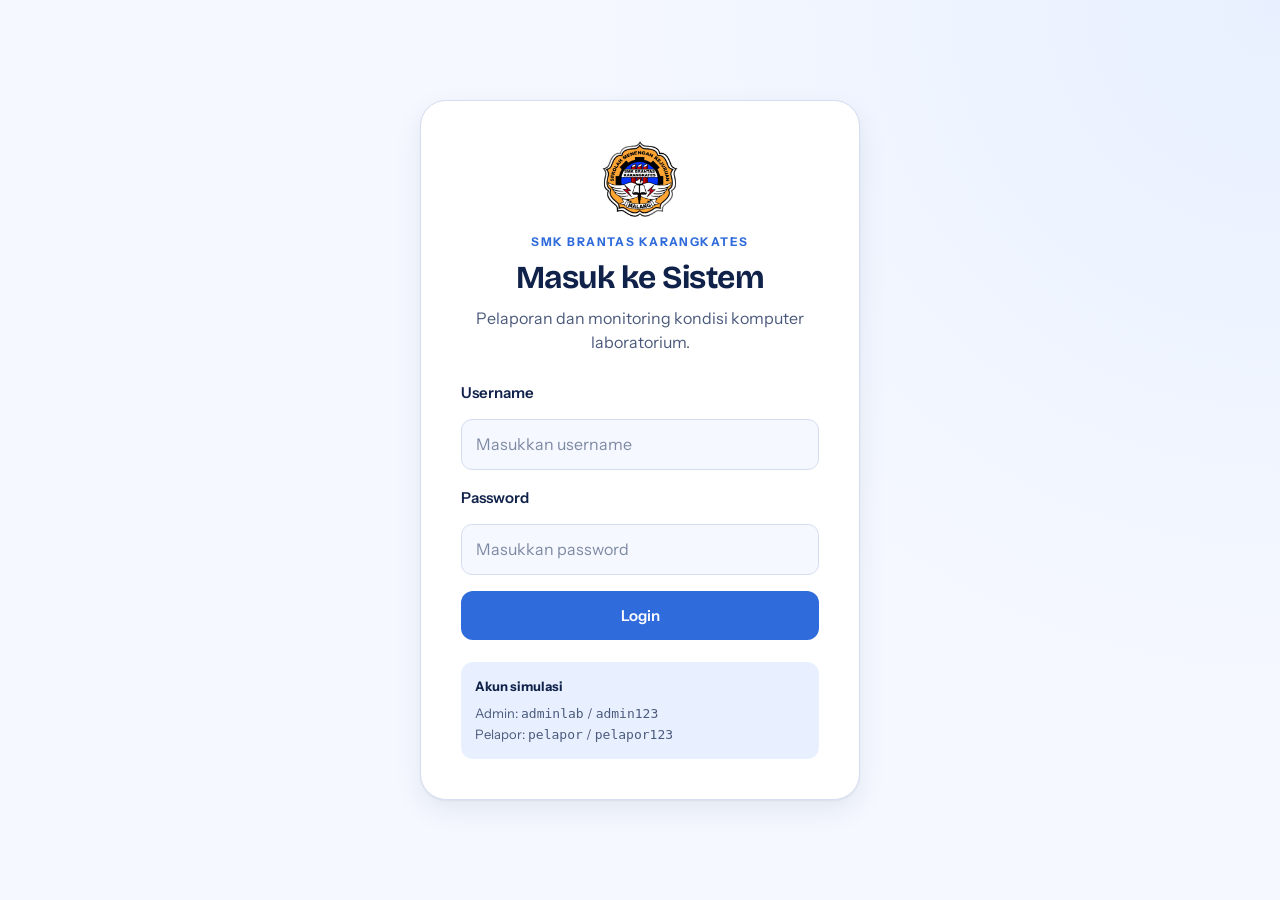
==== commit b636d0ac: "Refactor index.html for home and login pages Updated the HTML structure for the home page and login " ====
--- a/index.html
+++ b/index.html
@@ -1,45 +1,84 @@
 <!DOCTYPE html>
-<html lang="id"><head>
-<meta charset="UTF-8"><meta name="viewport" content="width=device-width, initial-scale=1.0">
-<title>Login | Pelaporan Komputer Lab</title><link rel="stylesheet" href="style.css">
-<link href="https://fonts.googleapis.com/css2?family=Bricolage+Grotesque:opsz,wght@12..96,500..800&family=Instrument+Sans:wght@400..700&display=swap" rel="stylesheet">
-</head><body data-page="login">
-<main class="auth-wrap">
-  <section class="auth-card">
-    <img src="img/logo1.png" alt="Logo sekolah" class="auth-logo">
-    <p class="eyebrow">SMK BRANTAS KARANGKATES</p>
-    <h1>Masuk ke Sistem</h1>
-    <p class="auth-desc">Pelaporan dan monitoring kondisi komputer laboratorium.</p>
-    <form id="loginForm" novalidate>
-      <div class="form-group"><label for="username">Nama pengguna</label><input id="username" autocomplete="username" required aria-describedby="loginError" placeholder="Masukkan nama pengguna"></div>
-      <div class="form-group"><label for="password">Kata sandi</label><input id="password" type="password" autocomplete="current-password" required aria-describedby="loginError" placeholder="Masukkan kata sandi"></div>
-      <p id="loginError" class="form-error" role="alert" hidden></p>
-      <button class="btn" type="submit" style="width:100%">Login</button>
-    </form>
-    <div class="demo-account"><strong>Akun simulasi</strong><p>Admin: <code>adminlab</code> / <code>admin123</code></p><p>Pelapor: <code>pelapor</code> / <code>pelapor123</code></p></div>
-  </section>
-</main>
-<script src="data.js"></script><script src="script.js" defer></script>
-</body></html><!DOCTYPE html>
-<html lang="id"><head>
-<meta charset="UTF-8"><meta name="viewport" content="width=device-width, initial-scale=1.0">
-<title>Login | Pelaporan Komputer Lab</title><link rel="stylesheet" href="style.css">
-<link href="https://fonts.googleapis.com/css2?family=Bricolage+Grotesque:opsz,wght@12..96,500..800&family=Instrument+Sans:wght@400..700&display=swap" rel="stylesheet">
-</head><body data-page="login">
-<main class="auth-wrap">
-  <section class="auth-card">
-    <img src="img/logo1.png" alt="Logo sekolah" class="auth-logo">
-    <p class="eyebrow">SMK BRANTAS KARANGKATES</p>
-    <h1>Masuk ke Sistem</h1>
-    <p class="auth-desc">Pelaporan dan monitoring kondisi komputer laboratorium.</p>
-    <form id="loginForm" novalidate>
-      <div class="form-group"><label for="username">Nama pengguna</label><input id="username" autocomplete="username" required aria-describedby="loginError" placeholder="Masukkan nama pengguna"></div>
-      <div class="form-group"><label for="password">Kata sandi</label><input id="password" type="password" autocomplete="current-password" required aria-describedby="loginError" placeholder="Masukkan kata sandi"></div>
-      <p id="loginError" class="form-error" role="alert" hidden></p>
-      <button class="btn" type="submit" style="width:100%">Login</button>
-    </form>
-    <div class="demo-account"><strong>Akun simulasi</strong><p>Admin: <code>adminlab</code> / <code>admin123</code></p><p>Pelapor: <code>pelapor</code> / <code>pelapor123</code></p></div>
-  </section>
-</main>
-<script src="data.js"></script><script src="script.js" defer></script>
-</body></html>
+<html lang="id">
+<head>
+    <meta charset="UTF-8">
+    <meta name="viewport" content="width=device-width, initial-scale=1.0">
+    <title>Pelaporan Komputer Lab | SMK Brantas Karangkates</title>
+    <meta name="description" content="Lihat kondisi komputer di lab SMK Brantas Karangkates dan laporkan komputer yang bermasalah.">
+    <link rel="icon" href="img/logo1.png">
+    <link rel="preconnect" href="https://fonts.googleapis.com">
+    <link rel="preconnect" href="https://fonts.gstatic.com" crossorigin>
+    <link href="https://fonts.googleapis.com/css2?family=Bricolage+Grotesque:opsz,wght@12..96,500..800&family=Instrument+Sans:wght@400..700&display=swap" rel="stylesheet">
+    <link rel="stylesheet" href="style.css">
+</head>
+<body data-page="home">
+
+    <div id="loading-screen">
+        <img src="img/logo1.png" alt="Logo SMK Brantas Karangkates" class="loading-logo">
+        <div class="loading-spinner"></div>
+        <p class="loading-text">Memuat halaman...</p>
+    </div>
+
+    <header class="site-header">
+        <div class="wrap header-in">
+            <a class="brand" href="index.html">
+                <img src="img/logo1.png" alt="" width="44" height="44">
+                <span class="brand-text">
+                    <strong>Pelaporan Komputer</strong>
+                    <small>SMK Brantas Karangkates</small>
+                </span>
+            </a>
+            <nav class="nav" aria-label="Menu utama">
+                <a href="index.html" aria-current="page">Beranda</a>
+                <a href="list.html">Lihat</a>
+                <a href="form.html" class="nav-cta">Lapor</a>
+            </nav>
+        </div>
+    </header>
+
+    <main>
+        <section class="hero">
+            <div class="wrap">
+                <h1>Cek komputer lab, laporkan yang bermasalah.</h1>
+                <p class="hero-lead">Lihat komputer mana yang baik, sedang diperbaiki, atau rusak sebelum kelas dimulai. Menemukan masalah? Kirim laporan dalam satu menit.</p>
+
+                <div class="menu-grid">
+                    <a class="menu-card lihat" href="list.html">
+                        <span class="menu-go"><svg viewBox="0 0 24 24" aria-hidden="true"><path d="M5 12h14M13 6l6 6-6 6"/></svg></span>
+                        <span class="menu-icon"><svg viewBox="0 0 64 64" aria-hidden="true"><rect x="4" y="10" width="38" height="26" rx="3.5"/><path d="M23 36v9M13 46h20"/><rect x="42" y="18" width="16" height="34" rx="3.5"/><rect x="46.5" y="23" width="7" height="7" rx="1.5"/><path d="M50 43h.01"/></svg></span>
+                        <div>
+                            <h2>Lihat</h2>
+                            <p>Cek kondisi komputer di setiap lab.</p>
+                        </div>
+                    </a>
+                    <a class="menu-card lapor" href="form.html">
+                        <span class="menu-go"><svg viewBox="0 0 24 24" aria-hidden="true"><path d="M5 12h14M13 6l6 6-6 6"/></svg></span>
+                        <span class="menu-icon"><svg viewBox="0 0 64 64" aria-hidden="true"><path d="M26 56h-8a4 4 0 0 1-4-4V12a4 4 0 0 1 4-4h18l12 12v8"/><path d="M36 8v12h12"/><path d="M48 32l8 8-20 20-10 2 2-10z"/></svg></span>
+                        <div>
+                            <h2>Lapor</h2>
+                            <p>Kirim laporan komputer yang rusak.</p>
+                        </div>
+                    </a>
+                </div>
+
+                <section class="summary" aria-labelledby="sumTitle">
+                    <div class="summary-head">
+                        <h2 id="sumTitle">Kondisi seluruh komputer</h2>
+                        <a href="list.html">Lihat per lab</a>
+                    </div>
+                    <div id="summaryBar" class="bar" role="img" aria-label="Ringkasan kondisi komputer"></div>
+                    <ul id="summaryLegend" class="summary-legend"></ul>
+                </section>
+            </div>
+        </section>
+    </main>
+
+    <footer class="site-footer">
+        <div class="wrap">
+            <div class="f-bottom">Copyright &copy;2026 - Kelompok 7</div>
+        </div>
+    </footer>
+    <script src="data.js"></script>
+    <script src="script.js" defer></script>
+</body>
+</html>
--- a/style.css
+++ b/style.css
@@ -174,7 +174,7 @@
     margin-top: 64px;
     background: var(--ink);
     color: #DCE5FA;
-    border-top: 2px solid var(--amber);
+    border-top: 6px solid var(--amber);
 }
 @media (prefers-color-scheme: dark) {
     .site-footer { background: #070C1C; }
@@ -671,6 +671,7 @@
 .auth-desc{text-align:center;color:var(--ink-2);margin:10px 0 26px}
 .auth-card .form-group{display:grid;gap:7px;margin-bottom:16px}
 .auth-card input,.admin-section select{width:100%;padding:12px 14px;border:1.5px solid var(--line);border-radius:11px;background:var(--bg);color:var(--ink);font:inherit}
+.auth-card input[aria-invalid="true"]{border-color:var(--bad);box-shadow:0 0 0 3px var(--bad-soft)}
 .demo-account{margin-top:22px;padding:14px;background:var(--tint);border-radius:12px;font-size:13px;color:var(--ink-2)}
 .demo-account strong{display:block;color:var(--ink);margin-bottom:6px}
 .nav-logout{margin-left:8px;border:1px solid var(--line);background:var(--surface);border-radius:9px;padding:8px 12px;cursor:pointer;font-weight:600}
